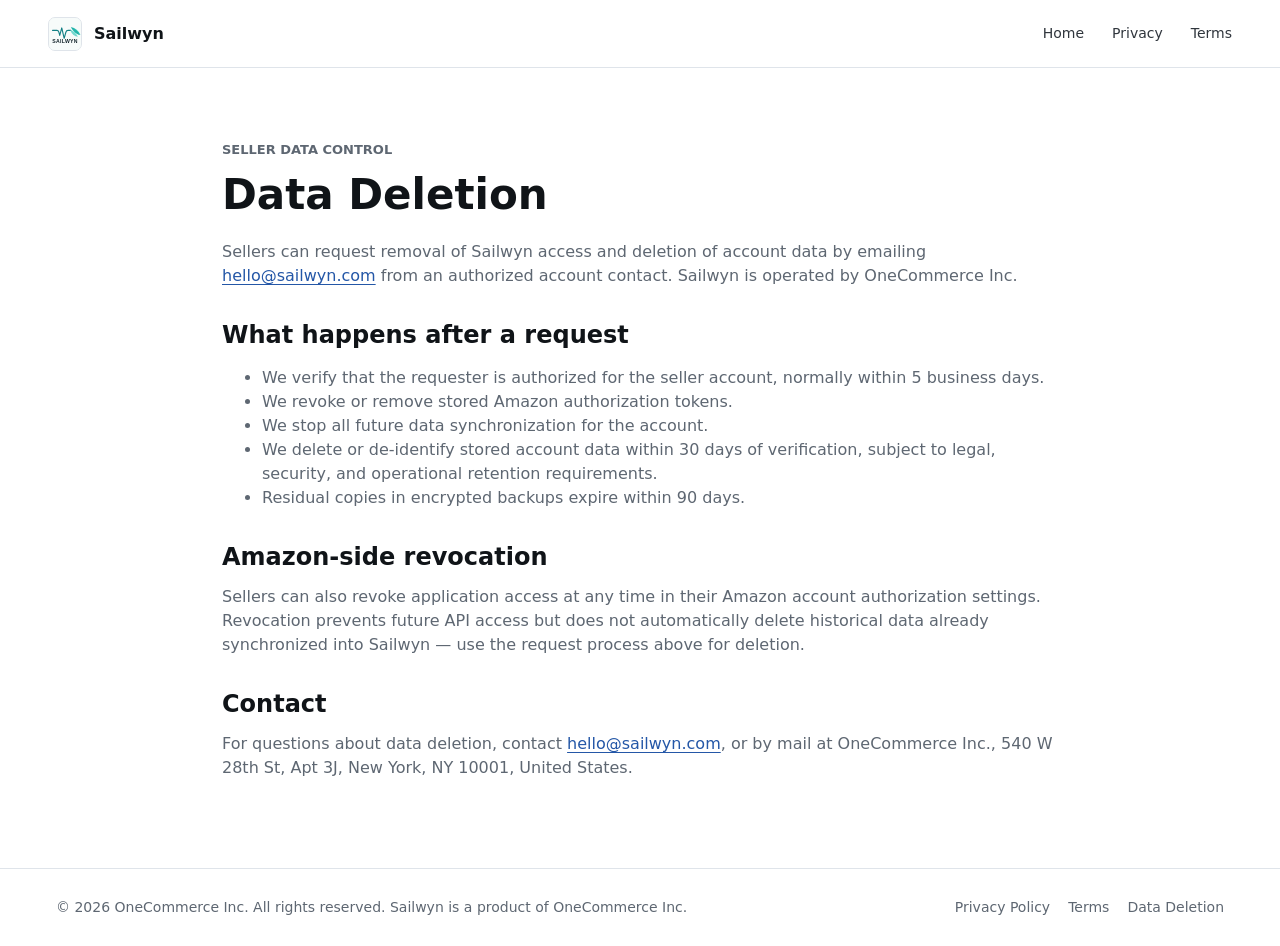
==== data-deletion.html @ f8a72beb "Initial Sailwyn website" ====
<!doctype html>
<html lang="en">
  <head>
    <meta charset="utf-8">
    <meta name="viewport" content="width=device-width, initial-scale=1">
    <title>Data Deletion | Sailwyn</title>
    <meta name="description" content="How to request deletion of Sailwyn account data.">
    <link rel="stylesheet" href="styles.css">
  </head>
  <body>
    <header class="site-header">
      <a class="brand" href="/">
        <img class="brand-icon" src="assets/sailwyn-logo.svg" alt="" aria-hidden="true">
        <span>Sailwyn</span>
      </a>
      <nav class="nav" aria-label="Main navigation">
        <a href="/">Home</a>
        <a href="privacy.html">Privacy</a>
        <a href="terms.html">Terms</a>
      </nav>
    </header>
    <main class="legal-page">
      <p class="eyebrow">Seller data control</p>
      <h1>Data Deletion</h1>
      <p>Sellers can request removal of Sailwyn access and deletion of account data by emailing <a href="mailto:hello@sailwyn.com">hello@sailwyn.com</a> from an authorized account contact. Sailwyn is operated by OneCommerce Inc.</p>

      <h2>What happens after a request</h2>
      <ul>
        <li>We verify that the requester is authorized for the seller account, normally within 5 business days.</li>
        <li>We revoke or remove stored Amazon authorization tokens.</li>
        <li>We stop all future data synchronization for the account.</li>
        <li>We delete or de-identify stored account data within 30 days of verification, subject to legal, security, and operational retention requirements.</li>
        <li>Residual copies in encrypted backups expire within 90 days.</li>
      </ul>

      <h2>Amazon-side revocation</h2>
      <p>Sellers can also revoke application access at any time in their Amazon account authorization settings. Revocation prevents future API access but does not automatically delete historical data already synchronized into Sailwyn — use the request process above for deletion.</p>

      <h2>Contact</h2>
      <p>For questions about data deletion, contact <a href="mailto:hello@sailwyn.com">hello@sailwyn.com</a>, or by mail at OneCommerce Inc., 540 W 28th St, Apt 3J, New York, NY 10001, United States.</p>
    </main>
    <footer class="footer">
      <span>&copy; 2026 OneCommerce Inc. All rights reserved. Sailwyn is a product of OneCommerce Inc.</span>
      <div>
        <a href="privacy.html">Privacy Policy</a>
        <a href="terms.html">Terms</a>
        <a href="data-deletion.html">Data Deletion</a>
      </div>
    </footer>
  </body>
</html>
---- styles.css ----
:root {
  --ink: #101418;
  --muted: #5e6772;
  --line: #dfe4ea;
  --panel: #f7f8f6;
  --paper: #ffffff;
  --green: #287a55;
  --teal: #007c89;
  --amber: #b66a00;
  --blue: #2457a7;
}

* {
  box-sizing: border-box;
}

body {
  margin: 0;
  font-family: Inter, ui-sans-serif, system-ui, -apple-system, BlinkMacSystemFont, "Segoe UI", sans-serif;
  color: var(--ink);
  background: var(--paper);
  line-height: 1.5;
}

a {
  color: inherit;
  text-decoration: none;
}

.site-header {
  min-height: 68px;
  border-bottom: 1px solid var(--line);
  display: flex;
  align-items: center;
  justify-content: space-between;
  padding: 0 48px;
  position: sticky;
  top: 0;
  background: rgba(255, 255, 255, 0.94);
  backdrop-filter: blur(10px);
  z-index: 10;
}

.brand,
.nav,
.hero-actions,
.footer div {
  display: flex;
  align-items: center;
}

.brand {
  gap: 12px;
  font-weight: 700;
}

.brand-icon {
  width: 34px;
  height: 34px;
  border-radius: 7px;
  object-fit: cover;
  object-position: 50% 30%;
  border: 1px solid var(--line);
  background: #f3f8f7;
}

.nav {
  gap: 28px;
  font-size: 14px;
  color: #30363d;
}

.nav a:not(.nav-button):hover {
  color: var(--teal);
}

.nav-button,
.primary-button,
.secondary-button {
  border: 1px solid var(--ink);
  min-height: 42px;
  display: inline-flex;
  align-items: center;
  justify-content: center;
  padding: 0 18px;
  font-weight: 700;
  font-size: 14px;
}

.nav-button,
.primary-button {
  background: var(--ink);
  color: var(--paper);
}

.secondary-button {
  background: var(--paper);
}

.hero {
  display: grid;
  grid-template-columns: minmax(0, 1.1fr) minmax(420px, 0.9fr);
  gap: 56px;
  padding: 92px 56px 84px;
  max-width: 1280px;
  margin: 0 auto;
  align-items: center;
}

.eyebrow {
  margin: 0 0 14px;
  color: var(--teal);
  font-weight: 800;
  font-size: 13px;
  text-transform: uppercase;
  letter-spacing: 0;
}

h1,
h2,
h3,
p {
  margin-top: 0;
}

h1 {
  font-size: 58px;
  line-height: 1.02;
  max-width: 780px;
  margin-bottom: 24px;
  letter-spacing: 0;
}

h2 {
  font-size: 34px;
  line-height: 1.14;
  margin-bottom: 14px;
  letter-spacing: 0;
}

h3 {
  font-size: 18px;
  margin-bottom: 10px;
  letter-spacing: 0;
}

.hero-copy {
  color: var(--muted);
  font-size: 19px;
  max-width: 680px;
}

.hero-actions {
  gap: 12px;
  margin-top: 32px;
  flex-wrap: wrap;
}

.hero-panel {
  border: 1px solid var(--line);
  background: var(--panel);
  padding: 28px;
  min-height: 460px;
}

.hero-logo-card {
  background: var(--paper);
  border: 1px solid var(--line);
  aspect-ratio: 720 / 399;
  margin-bottom: 18px;
  display: flex;
  align-items: center;
  justify-content: center;
  overflow: hidden;
}

.hero-logo-card img {
  width: 100%;
  height: 100%;
  object-fit: contain;
}

.panel-header {
  display: flex;
  align-items: center;
  justify-content: space-between;
  padding-bottom: 18px;
  border-bottom: 1px solid var(--line);
  color: var(--muted);
}

.panel-header strong {
  color: var(--green);
}

.metric-grid {
  display: grid;
  grid-template-columns: repeat(2, minmax(0, 1fr));
  gap: 16px;
  margin: 24px 0;
}

.metric-grid div {
  background: var(--paper);
  border: 1px solid var(--line);
  padding: 18px;
  min-height: 124px;
}

.metric-grid span,
.metric-grid small {
  color: var(--muted);
  display: block;
}

.metric-grid strong {
  display: block;
  font-size: 26px;
  margin: 14px 0 6px;
}

.signal-list {
  display: grid;
  gap: 12px;
}

.signal-list span {
  background: #fff8ec;
  border-left: 4px solid var(--amber);
  padding: 13px 14px;
  color: #3b3328;
}

.section,
.band-content,
.contact-strip,
.footer {
  max-width: 1280px;
  margin: 0 auto;
}

.section {
  padding: 72px 56px;
}

.section-heading {
  max-width: 760px;
  margin-bottom: 34px;
}

.section-heading p,
.feature-card p,
.security-list p,
.contact-strip p,
.note {
  color: var(--muted);
}

.feature-grid {
  display: grid;
  grid-template-columns: repeat(4, minmax(0, 1fr));
  gap: 18px;
}

.feature-card {
  border: 1px solid var(--line);
  padding: 24px;
  min-height: 220px;
}

.band {
  background: #112027;
  color: var(--paper);
}

.band-content {
  padding: 72px 56px;
  display: grid;
  grid-template-columns: 0.65fr 1fr;
  gap: 52px;
}

.band .eyebrow,
.band .note {
  color: #8bd3c7;
}

.steps {
  display: grid;
  gap: 16px;
}

.steps div {
  display: grid;
  grid-template-columns: 42px 1fr;
  align-items: start;
  gap: 16px;
}

.steps span {
  width: 42px;
  height: 42px;
  display: inline-flex;
  align-items: center;
  justify-content: center;
  background: #d8f0e8;
  color: #0d4935;
  font-weight: 800;
}

.steps p {
  margin-bottom: 0;
}

.note {
  grid-column: 2;
  margin: 10px 0 0;
}

.security-list {
  display: grid;
  grid-template-columns: repeat(2, minmax(0, 1fr));
  border-top: 1px solid var(--line);
  border-left: 1px solid var(--line);
}

.security-list div {
  padding: 28px;
  border-right: 1px solid var(--line);
  border-bottom: 1px solid var(--line);
}

.contact-strip {
  margin-top: 34px;
  margin-bottom: 34px;
  padding: 38px 56px;
  background: #eef4f7;
  display: flex;
  align-items: center;
  justify-content: space-between;
  gap: 24px;
}

.footer {
  border-top: 1px solid var(--line);
  padding: 28px 56px;
  display: flex;
  align-items: center;
  justify-content: space-between;
  gap: 20px;
  color: var(--muted);
  font-size: 14px;
}

.footer div {
  gap: 18px;
}

.legal-page {
  max-width: 900px;
  margin: 0 auto;
  padding: 72px 32px;
}

.legal-page h1 {
  font-size: 42px;
}

.legal-page h2 {
  font-size: 24px;
  margin-top: 34px;
}

.legal-page p,
.legal-page li {
  color: var(--muted);
}

.legal-page a {
  color: var(--blue);
  text-decoration: underline;
  text-underline-offset: 3px;
}

@media (max-width: 960px) {
  .site-header {
    padding: 18px 24px;
    align-items: flex-start;
    gap: 18px;
    flex-direction: column;
    position: static;
  }

  .nav {
    width: 100%;
    overflow-x: auto;
    gap: 18px;
    padding-bottom: 4px;
  }

  .hero {
    grid-template-columns: 1fr;
    padding: 56px 24px 48px;
  }

  .hero-panel {
    min-height: auto;
  }

  h1 {
    font-size: 42px;
  }

  .section,
  .band-content,
  .contact-strip,
  .footer {
    padding-left: 24px;
    padding-right: 24px;
  }

  .feature-grid,
  .security-list,
  .band-content {
    grid-template-columns: 1fr;
  }

  .note {
    grid-column: auto;
  }

  .contact-strip,
  .footer {
    flex-direction: column;
    align-items: flex-start;
  }
}

@media (max-width: 560px) {
  .metric-grid {
    grid-template-columns: 1fr;
  }

  h1 {
    font-size: 34px;
  }

  h2 {
    font-size: 28px;
  }
}
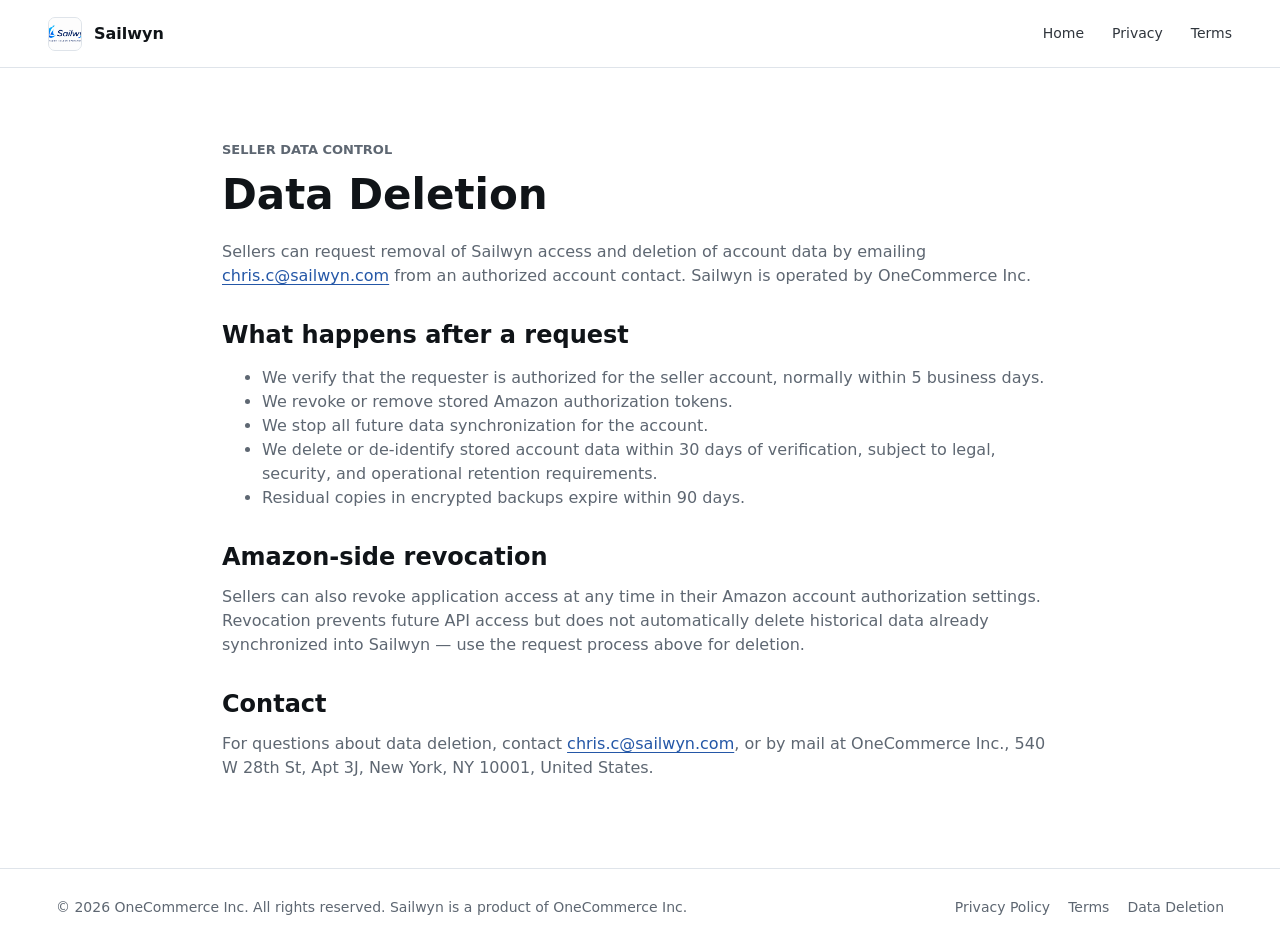
==== commit 68027f75: "Update Sailwyn logo and contact email" ====
--- a/data-deletion.html
+++ b/data-deletion.html
@@ -10,7 +10,7 @@
   <body>
     <header class="site-header">
       <a class="brand" href="/">
-        <img class="brand-icon" src="assets/sailwyn-logo.svg" alt="" aria-hidden="true">
+        <img class="brand-icon" src="assets/sailwyn-logo.png" alt="" aria-hidden="true">
         <span>Sailwyn</span>
       </a>
       <nav class="nav" aria-label="Main navigation">
@@ -22,7 +22,7 @@
     <main class="legal-page">
       <p class="eyebrow">Seller data control</p>
       <h1>Data Deletion</h1>
-      <p>Sellers can request removal of Sailwyn access and deletion of account data by emailing <a href="mailto:hello@sailwyn.com">hello@sailwyn.com</a> from an authorized account contact. Sailwyn is operated by OneCommerce Inc.</p>
+      <p>Sellers can request removal of Sailwyn access and deletion of account data by emailing <a href="mailto:chris.c@sailwyn.com">chris.c@sailwyn.com</a> from an authorized account contact. Sailwyn is operated by OneCommerce Inc.</p>
 
       <h2>What happens after a request</h2>
       <ul>
@@ -37,7 +37,7 @@
       <p>Sellers can also revoke application access at any time in their Amazon account authorization settings. Revocation prevents future API access but does not automatically delete historical data already synchronized into Sailwyn — use the request process above for deletion.</p>
 
       <h2>Contact</h2>
-      <p>For questions about data deletion, contact <a href="mailto:hello@sailwyn.com">hello@sailwyn.com</a>, or by mail at OneCommerce Inc., 540 W 28th St, Apt 3J, New York, NY 10001, United States.</p>
+      <p>For questions about data deletion, contact <a href="mailto:chris.c@sailwyn.com">chris.c@sailwyn.com</a>, or by mail at OneCommerce Inc., 540 W 28th St, Apt 3J, New York, NY 10001, United States.</p>
     </main>
     <footer class="footer">
       <span>&copy; 2026 OneCommerce Inc. All rights reserved. Sailwyn is a product of OneCommerce Inc.</span>
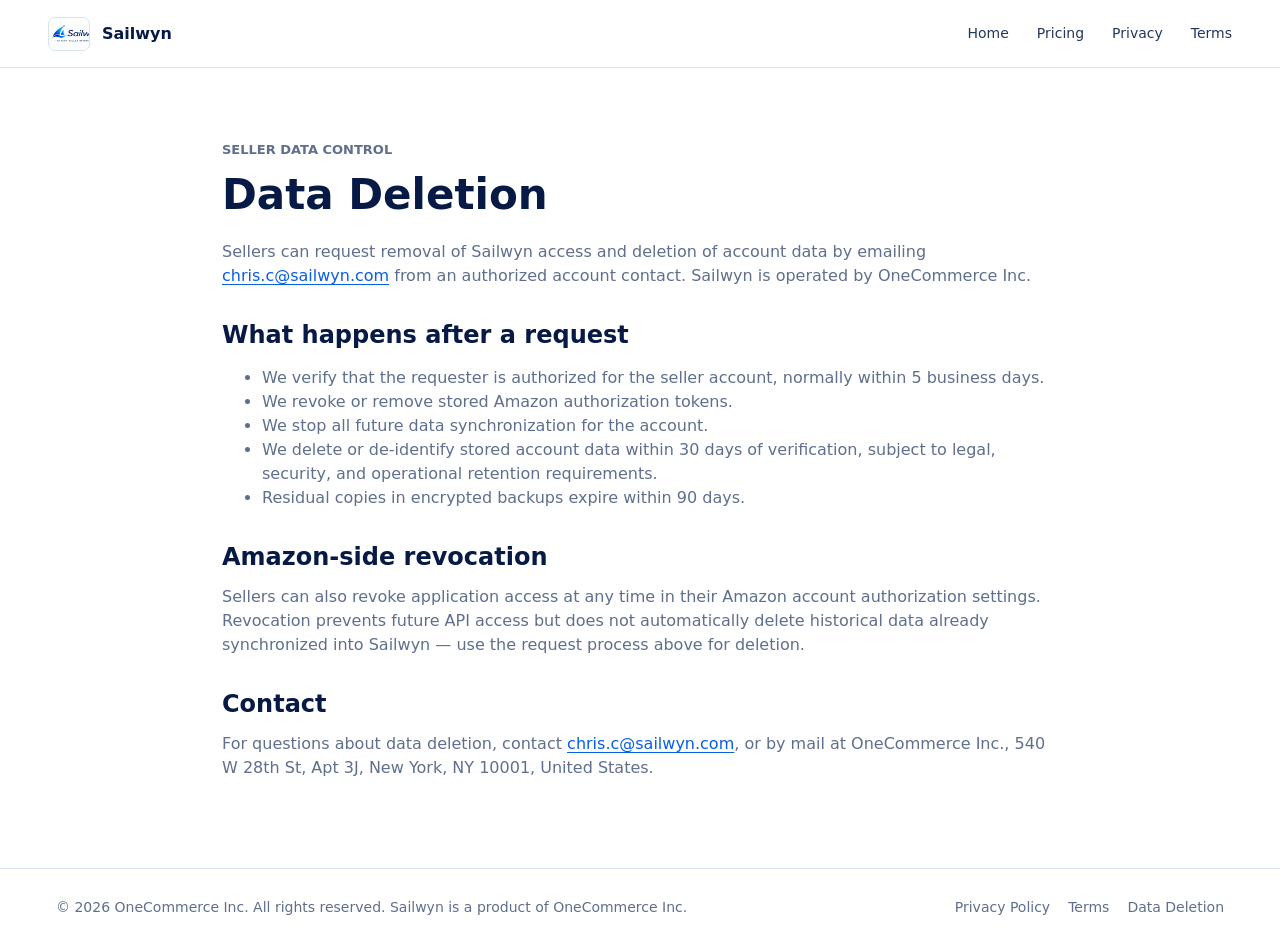
==== commit 1dd68541: "完善官网定价与品牌分析说明" ====
--- a/data-deletion.html
+++ b/data-deletion.html
@@ -15,6 +15,7 @@
       </a>
       <nav class="nav" aria-label="Main navigation">
         <a href="/">Home</a>
+        <a href="pricing.html">Pricing</a>
         <a href="privacy.html">Privacy</a>
         <a href="terms.html">Terms</a>
       </nav>
--- a/styles.css
+++ b/styles.css
@@ -1,13 +1,15 @@
 :root {
-  --ink: #101418;
-  --muted: #5e6772;
-  --line: #dfe4ea;
-  --panel: #f7f8f6;
+  --ink: #071a46;
+  --muted: #5f6f8d;
+  --line: #d8e2f1;
+  --panel: #f4f8ff;
   --paper: #ffffff;
-  --green: #287a55;
-  --teal: #007c89;
-  --amber: #b66a00;
-  --blue: #2457a7;
+  --navy: #071a46;
+  --blue: #075ee8;
+  --blue-strong: #003a9b;
+  --sky: #12a8f5;
+  --ice: #eaf4ff;
+  --warning: #f5a524;
 }
 
 * {
@@ -55,23 +57,23 @@
 }
 
 .brand-icon {
-  width: 34px;
+  width: 42px;
   height: 34px;
   border-radius: 7px;
   object-fit: cover;
-  object-position: 50% 30%;
+  object-position: 14% 48%;
   border: 1px solid var(--line);
-  background: #f3f8f7;
+  background: var(--ice);
 }
 
 .nav {
   gap: 28px;
   font-size: 14px;
-  color: #30363d;
+  color: #25365f;
 }
 
 .nav a:not(.nav-button):hover {
-  color: var(--teal);
+  color: var(--blue);
 }
 
 .nav-button,
@@ -89,12 +91,15 @@
 
 .nav-button,
 .primary-button {
-  background: var(--ink);
+  background: var(--blue-strong);
+  border-color: var(--blue-strong);
   color: var(--paper);
 }
 
 .secondary-button {
   background: var(--paper);
+  color: var(--blue-strong);
+  border-color: #9bbbf4;
 }
 
 .hero {
@@ -109,7 +114,7 @@
 
 .eyebrow {
   margin: 0 0 14px;
-  color: var(--teal);
+  color: var(--blue);
   font-weight: 800;
   font-size: 13px;
   text-transform: uppercase;
@@ -158,14 +163,14 @@
 
 .hero-panel {
   border: 1px solid var(--line);
-  background: var(--panel);
+  background: linear-gradient(180deg, #f7fbff 0%, #eef6ff 100%);
   padding: 28px;
   min-height: 460px;
 }
 
 .hero-logo-card {
   background: var(--paper);
-  border: 1px solid var(--line);
+  border: 1px solid #c7d8f3;
   aspect-ratio: 720 / 399;
   margin-bottom: 18px;
   display: flex;
@@ -190,7 +195,7 @@
 }
 
 .panel-header strong {
-  color: var(--green);
+  color: var(--blue);
 }
 
 .metric-grid {
@@ -225,10 +230,10 @@
 }
 
 .signal-list span {
-  background: #fff8ec;
-  border-left: 4px solid var(--amber);
+  background: #fff8e8;
+  border-left: 4px solid var(--warning);
   padding: 13px 14px;
-  color: #3b3328;
+  color: #263451;
 }
 
 .section,
@@ -269,7 +274,7 @@
 }
 
 .band {
-  background: #112027;
+  background: #06143a;
   color: var(--paper);
 }
 
@@ -282,7 +287,7 @@
 
 .band .eyebrow,
 .band .note {
-  color: #8bd3c7;
+  color: #8fd7ff;
 }
 
 .steps {
@@ -303,8 +308,8 @@
   display: inline-flex;
   align-items: center;
   justify-content: center;
-  background: #d8f0e8;
-  color: #0d4935;
+  background: #d9ecff;
+  color: var(--blue-strong);
   font-weight: 800;
 }
 
@@ -334,7 +339,7 @@
   margin-top: 34px;
   margin-bottom: 34px;
   padding: 38px 56px;
-  background: #eef4f7;
+  background: #eaf4ff;
   display: flex;
   align-items: center;
   justify-content: space-between;
@@ -449,3 +454,373 @@
     font-size: 28px;
   }
 }
+
+/* Pricing page */
+
+.page-head {
+  max-width: 1280px;
+  margin: 0 auto;
+  padding: 72px 56px 0;
+}
+
+.page-head h1 {
+  font-size: 46px;
+  max-width: 940px;
+  margin-bottom: 18px;
+}
+
+.page-lede {
+  color: var(--muted);
+  font-size: 19px;
+  max-width: 760px;
+  margin-bottom: 0;
+}
+
+.page-head + .section {
+  padding-top: 40px;
+}
+
+.plan-grid {
+  display: grid;
+  grid-template-columns: repeat(3, minmax(0, 1fr));
+  gap: 18px;
+}
+
+.plan-card {
+  border: 1px solid var(--line);
+  background: var(--paper);
+  padding: 30px 26px;
+  display: flex;
+  flex-direction: column;
+  gap: 16px;
+}
+
+.plan-card.featured {
+  border-color: var(--blue-strong);
+  box-shadow: inset 0 0 0 1px var(--blue-strong);
+}
+
+.plan-top {
+  display: flex;
+  align-items: center;
+  justify-content: space-between;
+  gap: 12px;
+  min-height: 26px;
+}
+
+.plan-name {
+  color: var(--blue);
+  font-weight: 800;
+  font-size: 13px;
+  text-transform: uppercase;
+}
+
+.plan-tag {
+  background: var(--blue-strong);
+  color: var(--paper);
+  font-weight: 800;
+  font-size: 11px;
+  text-transform: uppercase;
+  padding: 5px 10px;
+  white-space: nowrap;
+}
+
+.plan-price {
+  display: flex;
+  align-items: baseline;
+  gap: 4px;
+  margin: 0;
+  font-variant-numeric: tabular-nums;
+}
+
+.plan-price .currency {
+  font-size: 22px;
+  font-weight: 700;
+  color: var(--muted);
+}
+
+.plan-price .amount {
+  font-size: 52px;
+  font-weight: 800;
+  line-height: 1;
+}
+
+.plan-price .period {
+  font-size: 15px;
+  color: var(--muted);
+}
+
+.plan-desc {
+  color: var(--muted);
+  margin: 0;
+  min-height: 46px;
+}
+
+.plan-button {
+  width: 100%;
+}
+
+.plan-specs {
+  list-style: none;
+  margin: 0;
+  padding: 18px 0 0;
+  border-top: 1px solid var(--line);
+  display: grid;
+  gap: 11px;
+  font-size: 14px;
+}
+
+.plan-specs li {
+  display: flex;
+  align-items: baseline;
+  justify-content: space-between;
+  gap: 12px;
+  color: var(--muted);
+}
+
+.plan-specs strong {
+  color: var(--ink);
+  font-variant-numeric: tabular-nums;
+}
+
+.limits-wrap {
+  border: 1px solid var(--line);
+  overflow-x: auto;
+}
+
+.limits-table {
+  width: 100%;
+  min-width: 640px;
+  border-collapse: collapse;
+}
+
+.limits-table th,
+.limits-table td {
+  padding: 15px 20px;
+  border-bottom: 1px solid var(--line);
+  font-size: 15px;
+}
+
+.limits-table thead th {
+  background: var(--panel);
+  color: var(--blue);
+  font-weight: 800;
+  font-size: 13px;
+  text-transform: uppercase;
+  text-align: center;
+}
+
+.limits-table thead th:first-child {
+  text-align: left;
+  width: 40%;
+}
+
+.limits-table tbody th {
+  text-align: left;
+  font-weight: 600;
+}
+
+.limits-table tbody td {
+  text-align: center;
+  font-variant-numeric: tabular-nums;
+}
+
+.limits-table tbody tr:last-child th,
+.limits-table tbody tr:last-child td {
+  border-bottom: 0;
+}
+
+.limit-max {
+  color: var(--blue);
+  font-weight: 700;
+}
+
+.included-wrap {
+  border: 1px solid var(--line);
+}
+
+.included-head {
+  background: var(--panel);
+  border-bottom: 1px solid var(--line);
+  padding: 20px 26px;
+  display: flex;
+  flex-wrap: wrap;
+  align-items: baseline;
+  gap: 12px;
+}
+
+.included-head strong {
+  font-size: 16px;
+}
+
+.included-head span {
+  color: var(--muted);
+}
+
+.included-grid {
+  display: grid;
+  grid-template-columns: repeat(2, minmax(0, 1fr));
+}
+
+.included-col {
+  padding: 26px;
+  border-right: 1px solid var(--line);
+  border-bottom: 1px solid var(--line);
+}
+
+.included-col:nth-child(2n) {
+  border-right: 0;
+}
+
+.included-col:nth-last-child(-n + 2) {
+  border-bottom: 0;
+}
+
+.included-col h3 {
+  color: var(--blue);
+  font-weight: 800;
+  font-size: 13px;
+  text-transform: uppercase;
+  margin-bottom: 16px;
+}
+
+.included-col ul {
+  list-style: none;
+  margin: 0;
+  padding: 0;
+  display: grid;
+  gap: 11px;
+}
+
+.included-col li {
+  display: grid;
+  grid-template-columns: 18px 1fr;
+  gap: 10px;
+  color: var(--muted);
+  font-size: 15px;
+}
+
+.included-col li::before {
+  content: "\2713";
+  color: var(--blue);
+  font-weight: 800;
+}
+
+.fineprint {
+  max-width: 940px;
+}
+
+.fineprint ul {
+  list-style: none;
+  margin: 0;
+  padding: 0;
+  display: grid;
+  gap: 12px;
+}
+
+.fineprint li {
+  display: grid;
+  grid-template-columns: 16px 1fr;
+  gap: 10px;
+  color: var(--muted);
+  font-size: 15px;
+}
+
+.fineprint li::before {
+  content: "\2014";
+  color: #a9bcd8;
+}
+
+.fineprint a {
+  color: var(--blue);
+  text-decoration: underline;
+  text-underline-offset: 3px;
+}
+
+.scroll-hint {
+  display: none;
+  color: var(--muted);
+  font-size: 14px;
+  margin: 0 0 12px;
+}
+
+/* The sticky header is only 94% opaque and relies on backdrop-filter to mask
+   what scrolls beneath it. Without that filter the underlying text ghosts
+   through, so fall back to a solid bar. */
+@supports not ((backdrop-filter: blur(10px)) or (-webkit-backdrop-filter: blur(10px))) {
+  .site-header {
+    background: var(--paper);
+  }
+}
+
+@media (max-width: 960px) {
+  .nav {
+    flex-wrap: wrap;
+    overflow-x: visible;
+    row-gap: 12px;
+  }
+
+  .page-head {
+    padding: 56px 24px 0;
+  }
+
+  .page-head h1 {
+    font-size: 38px;
+  }
+
+  .plan-grid,
+  .included-grid {
+    grid-template-columns: 1fr;
+  }
+
+  .included-col {
+    border-right: 0;
+  }
+
+  /* Stacked to one column: the desktop "last row" rule must be undone.
+     Media queries add no specificity, so this selector has to match it. */
+  .included-col:nth-last-child(-n + 2) {
+    border-bottom: 1px solid var(--line);
+  }
+
+  .included-col:last-child {
+    border-bottom: 0;
+  }
+}
+
+/* Between these widths the table is wider than its container and scrolls. */
+@media (min-width: 561px) and (max-width: 760px) {
+  .scroll-hint {
+    display: block;
+  }
+}
+
+@media (max-width: 560px) {
+  .page-head h1 {
+    font-size: 32px;
+  }
+
+  .plan-price .amount {
+    font-size: 44px;
+  }
+
+  /* Drop the min-width so all four columns fit on a phone without
+     sideways scrolling; the labels wrap instead. */
+  .limits-table {
+    min-width: 0;
+  }
+
+  .limits-table th,
+  .limits-table td {
+    padding: 11px 8px;
+    font-size: 13px;
+  }
+
+  .limits-table thead th {
+    font-size: 11px;
+  }
+
+  .limits-table thead th:first-child {
+    width: 34%;
+  }
+}
